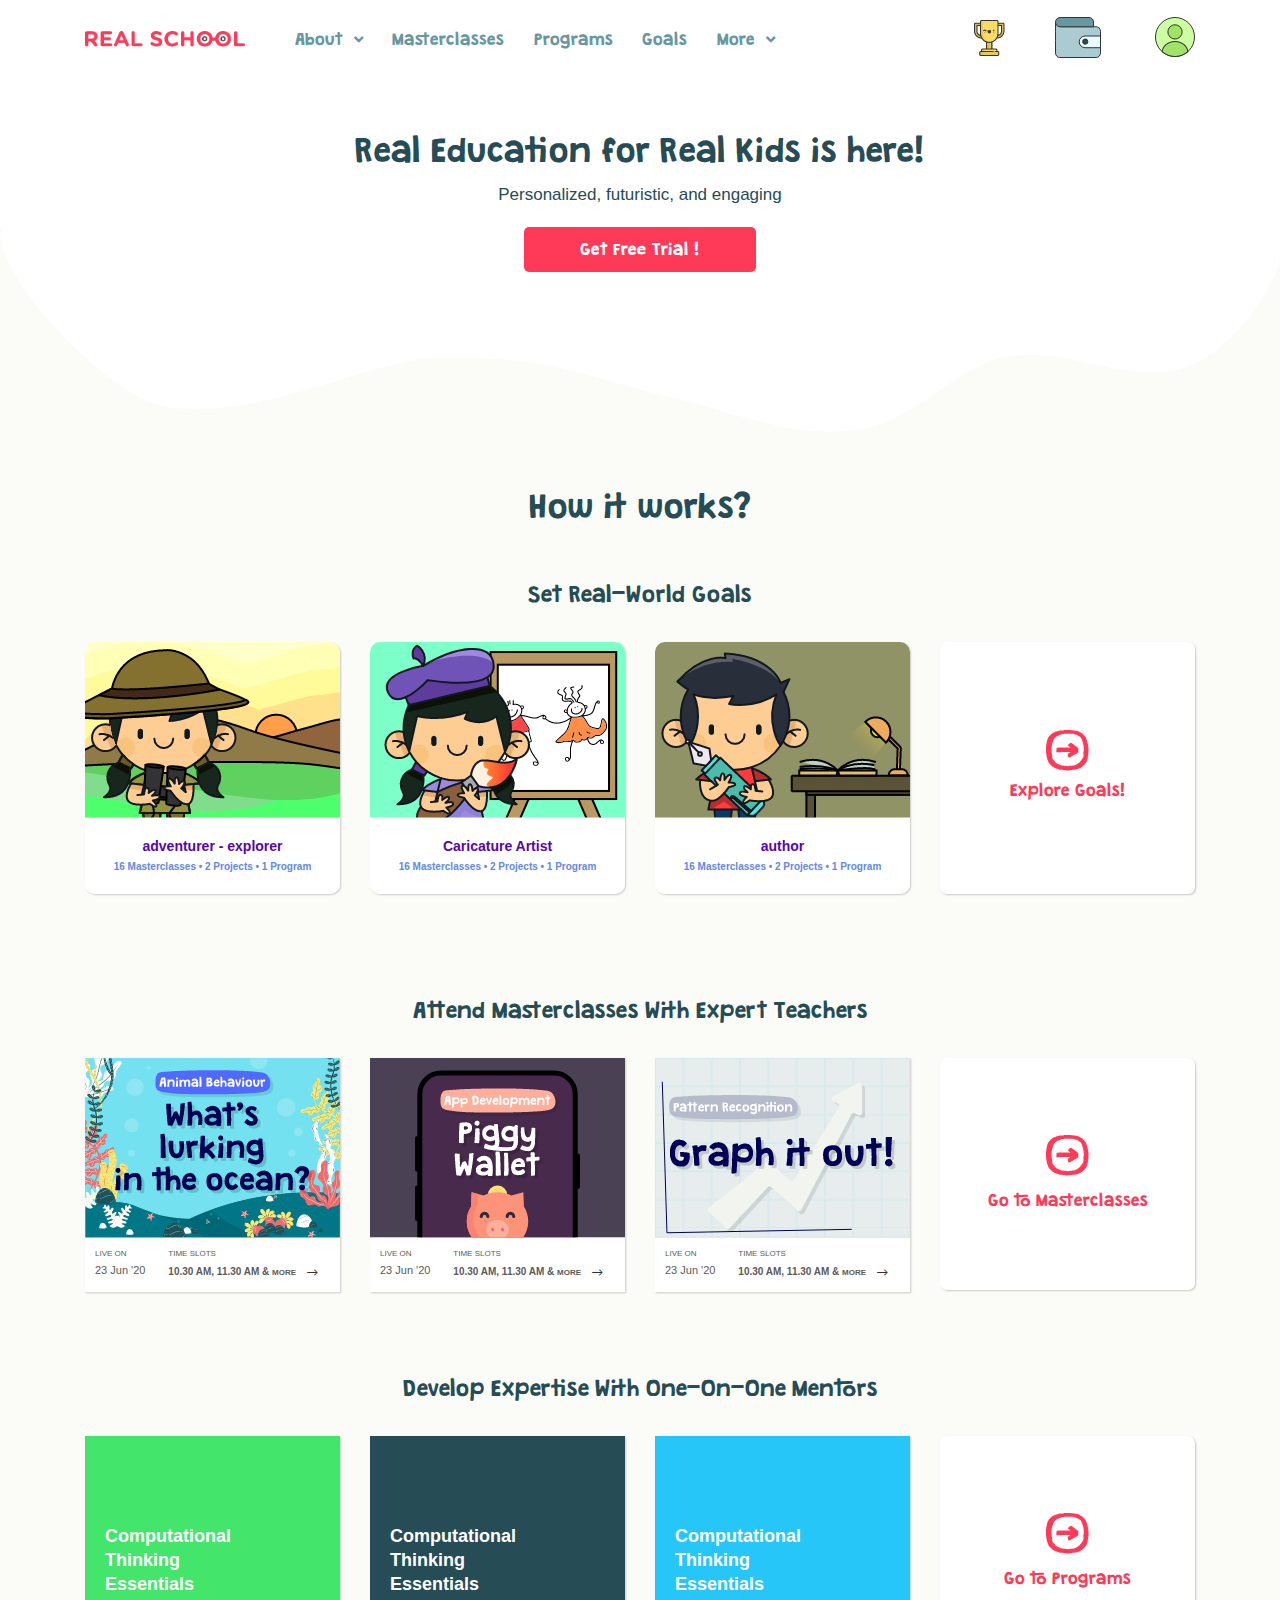
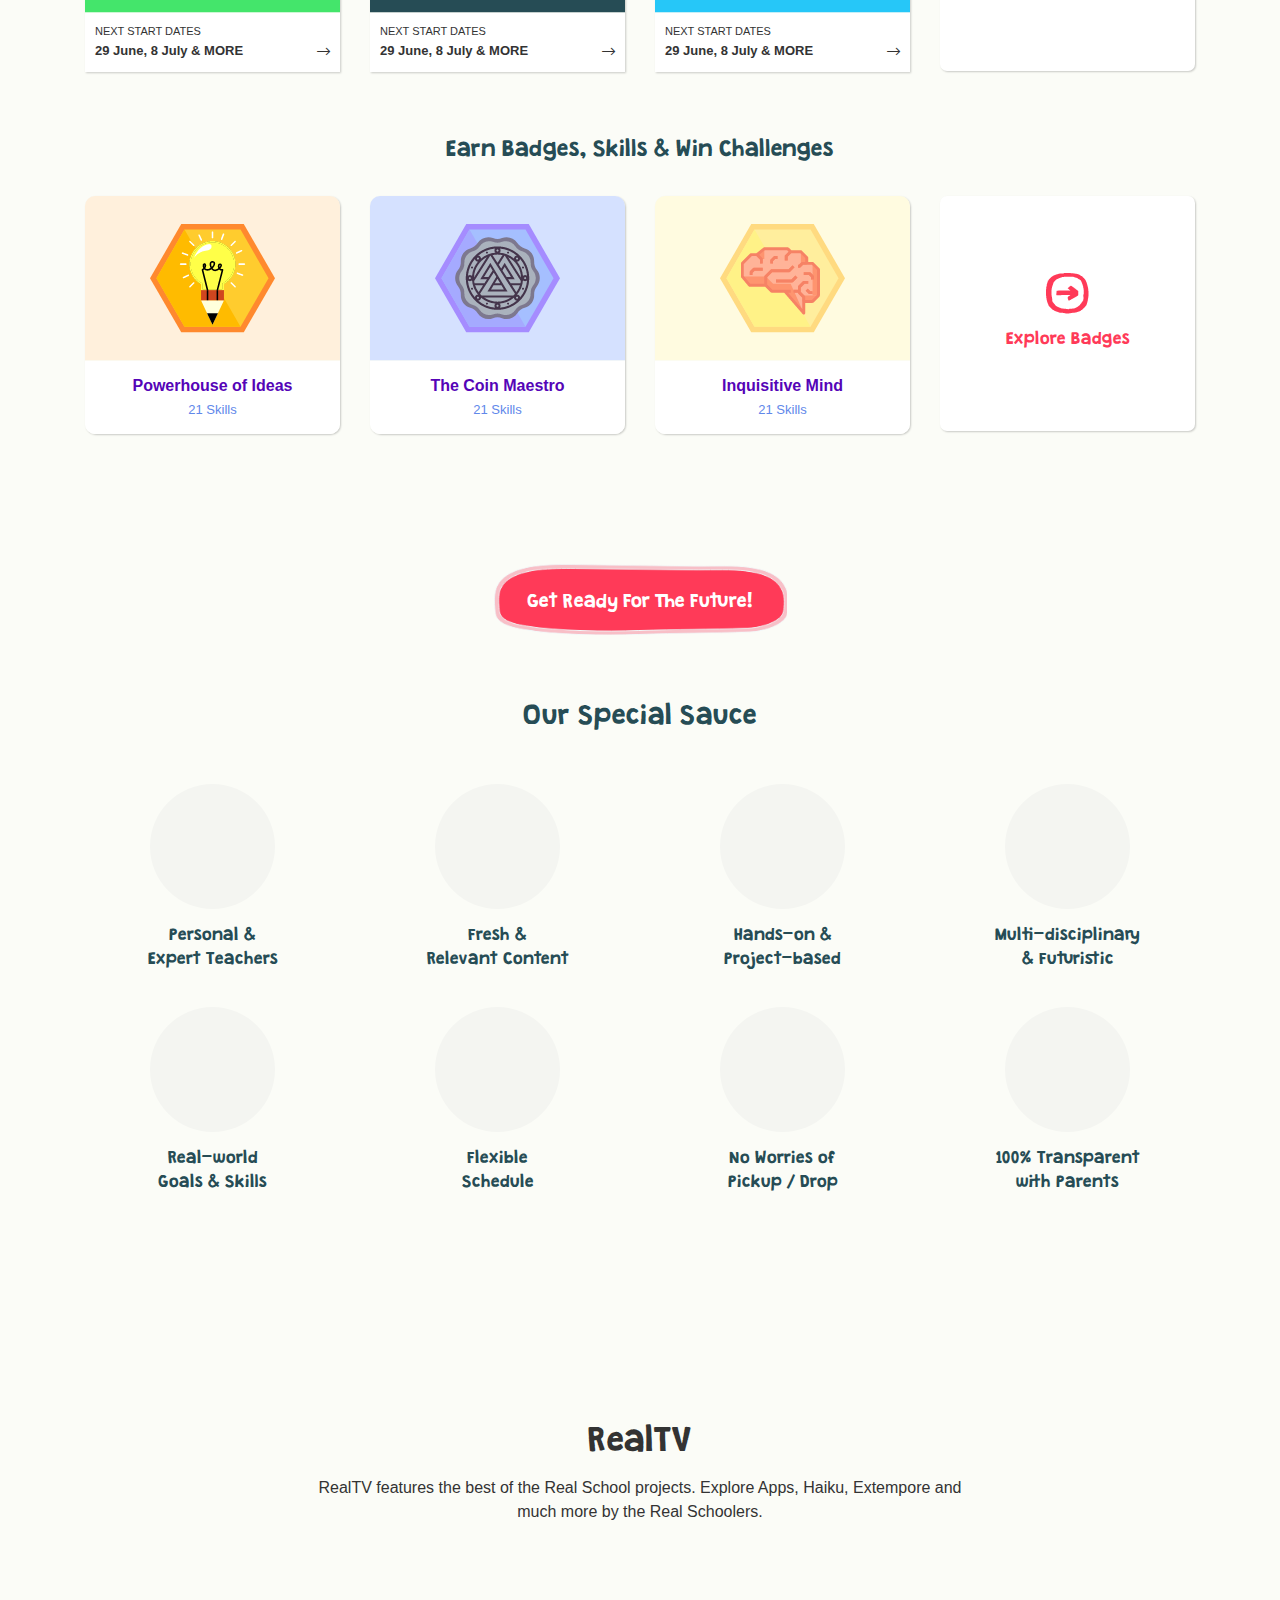
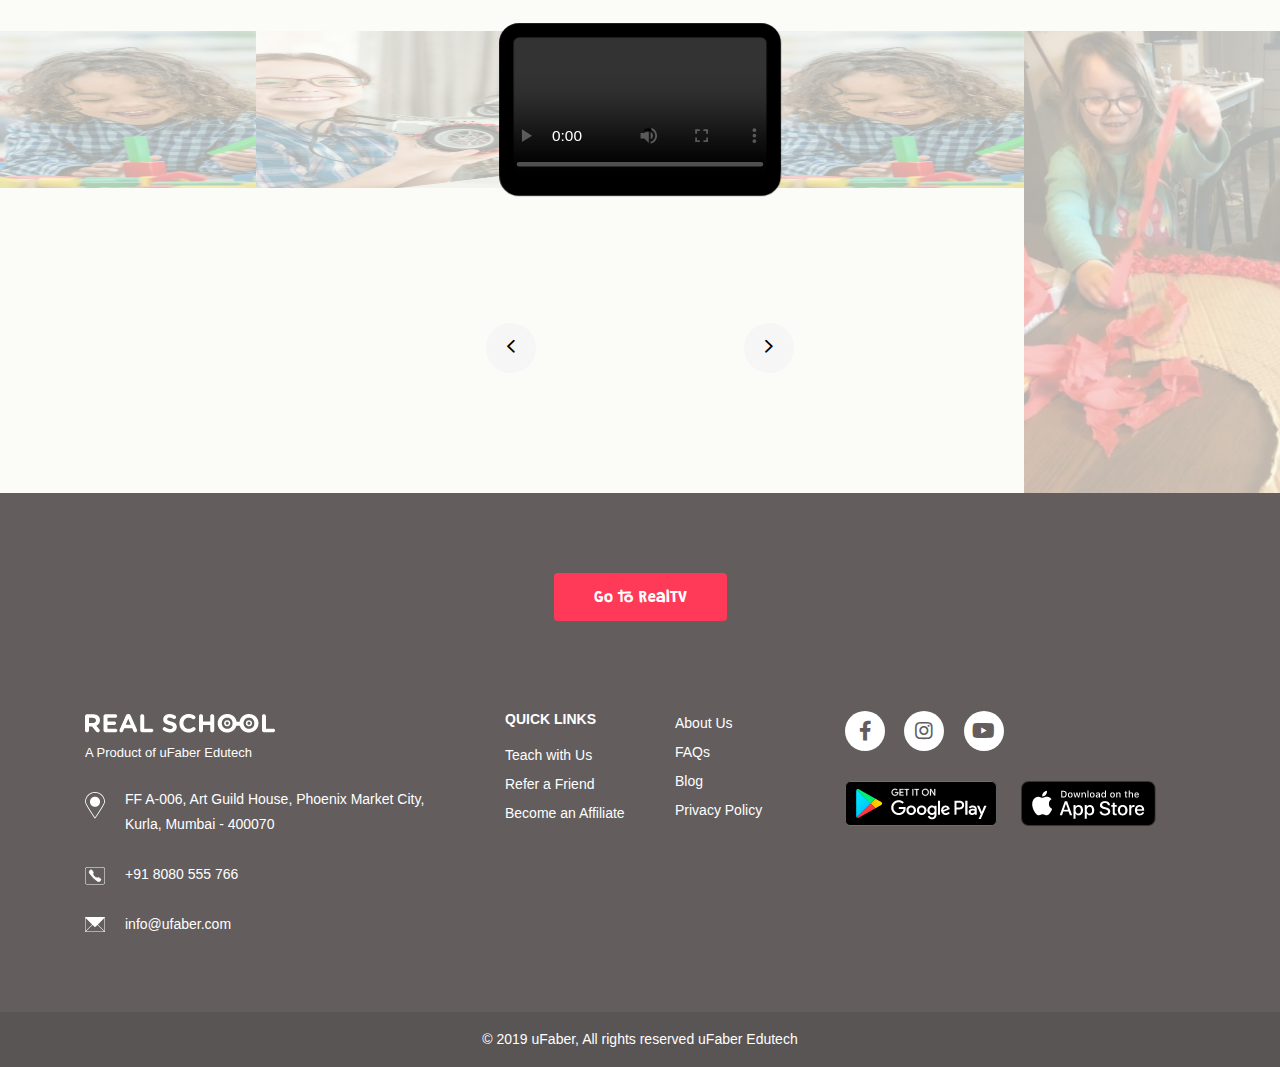
==== index.html @ e68bec28 "first commit" ====
<!doctype html>
<html class="no-js" lang="">

<head>
   <meta charset="utf-8">
   <title>Real school master class || 2020</title>
   <meta name="description" content="">
   <meta name="viewport" content="width=device-width, initial-scale=1">
   <link rel="apple-touch-icon" href="asset/img/favicon.jpg">
   <link rel="icon" href="asset/img/favicon.jpg">
   <!-- google fonts link -->
   <!-- <link href="https://fonts.googleapis.com/css2?family=Montserrat:ital,wght@0,100;0,200;0,300;0,400;0,500;0,600;0,700;0,800;0,900;1,100;1,200;1,300;1,400;1,500;1,600;1,700;1,800;1,900&display=swap" rel="stylesheet"> -->
   <link rel="stylesheet" href="asset/css/bootstrap.min.css">
   <link rel="stylesheet" href="asset/css/fontawsome.css">
   <link rel="stylesheet" href="asset/css/animate.css">
   <link rel="stylesheet" href="asset/css/nice-select.css">
   <link rel="stylesheet" href="asset/css/venobox.css">
   <link rel="stylesheet" href="asset/css/owl.carousel.min.css">
   <link rel="stylesheet" href="asset/css/intlTelInput.min.css">
   <link rel="stylesheet" href="asset/css/jquery-pincode-autotab.min.css">
   <link rel="stylesheet" href="asset/css/slick.css">
   <link rel="stylesheet" href="asset/css/style.css">
   <link rel="stylesheet" href="asset/css/custom.css">
   <link rel="stylesheet" href="asset/css/responsive.css">
   <!-- this is for mordanizar js link -->
   <script src="asset/js/vendor/modernizr-3.6.0.min.js"></script>
</head>

<body>

   <!-- this 3 part about website main header -->
   <header id="mainHeaderTop" class="hide_mobile hide_tab hide_sm psr">
      <div class="container pst">
         <div class="row align-items-center pst">
            <div class="col-lg-2">
               <div class="logo">
                  <a href="index.html"><img class="img-fluid" src="asset/img/logo.png" alt="" /></a>
               </div>
            </div>
            <div class="col-lg-7 pst">
               <div class="menuHeader pst">
                  <div class="nav pst">
                     <ul class="pst">
                        <li class="pst">
                           <a href="#">
                           About
                           <i class="fa fa-angle-down"></i>
                           </a>
                           <!-- this is mega menu -->
                           <div class="megaMenuTop">
                              <div class="container pst">
                                 <div class="row pst justify-content-around">
                                    <div class="col">
                                       <div class="megaMenuTopItem text-center">
                                          <a href="#">
                                             <img src="asset/img/icons/meg-menu/1.3.png" alt="" />
                                             <img class="hoverImage" src="asset/img/icons/meg-menu/3.png" alt="" />
                                             <h4>Testimonials</h4>
                                             <span class="subMegaMenuItem">
                                                <p>Learn all about the Real Pass, Plan Details, Pricing & Benefits here!</p>
                                                <img src="asset/img/icons/meg-menu/shape.png" alt="" />
                                             </span>
                                          </a>
                                       </div>
                                    </div>
                                    <div class="col">
                                       <div class="megaMenuTopItem text-center">
                                          <a href="#">
                                             <img src="asset/img/icons/meg-menu/1.4.png" alt="" />
                                             <img class="hoverImage" src="asset/img/icons/meg-menu/4.png" alt="" />
                                             <h4>About us</h4>
                                             <span class="subMegaMenuItem">
                                                <p>Learn all about the Real Pass, Plan Details, Pricing & Benefits here!</p>
                                                <img src="asset/img/icons/meg-menu/shape.png" alt="" />
                                             </span>
                                          </a>
                                       </div>
                                    </div>
                                    <div class="col">
                                       <div class="megaMenuTopItem text-center">
                                          <a href="#">
                                             <img src="asset/img/icons/meg-menu/1.5.png" alt="" />
                                             <img class="hoverImage" src="asset/img/icons/meg-menu/5.png" alt="" />
                                             <h4>FAQs</h4>
                                             <span class="subMegaMenuItem">
                                                <p>Learn all about the Real Pass, Plan Details, Pricing & Benefits here!</p>
                                                <img src="asset/img/icons/meg-menu/shape.png" alt="" />
                                             </span>
                                          </a>
                                       </div>
                                    </div>
                                 </div>
                                 <div class="row">
                                    <div class="subMegaMenu"></div>
                                 </div>
                              </div>
                           </div>
                           <!-- this is end mega menu -->
                        </li>
                        <li><a href="#">Masterclasses</a></li>
                        <li><a href="#">Programs</a></li>
                        
                        <li><a href="#">Goals</a></li>
                        <li>
                           <a href="#">
                              More
                              <i class="fa fa-angle-down"></i>
                           </a>
                           <!-- this is mega menu -->
                           <div class="megaMenuTop megaMenuTop3">
                              <div class="container pst">
                                 <div class="row pst justify-content-around">
                                    <div class="col">
                                       <div class="megaMenuTopItem text-center">
                                          <a href="#">
                                             <img src="asset/img/icons/meg-menu/1.2.png" alt="">
                                             <img class="hoverImage" src="asset/img/icons/meg-menu/2.png" alt="">
                                             <h4>Real TV</h4>
                                             <span class="subMegaMenuItem">
                                                <p>Learn all about the Real Pass, Plan Details, Pricing &amp; Benefits here!</p>
                                                <img src="asset/img/icons/meg-menu/shape.png" alt="">
                                             </span>
                                          </a>
                                       </div>
                                    </div>
                                    <div class="col pst">
                                       <div class="megaMenuTopItem pst text-center">
                                          <a href="#">
                                             <img src="asset/img/icons/meg-menu/1.8.png" alt="">
                                             <img class="hoverImage" src="asset/img/icons/meg-menu/8.png" alt="">
                                             <h4>Badge</h4>
                                             <span class="subMegaMenuItem">
                                                <p>Learn all about the Real Pass, Plan Details, Pricing &amp; Benefits here!</p>
                                                <img src="asset/img/icons/meg-menu/shape-2.png" alt="">
                                             </span>
                                          </a>
                                       </div>
                                    </div>
                                    <div class="col pst">
                                       <div class="megaMenuTopItem pst text-center">
                                          <a href="#">
                                             <img src="asset/img/icons/meg-menu/1.6.png" alt="" />
                                             <img class="hoverImage" src="asset/img/icons/meg-menu/6.png" alt="" />
                                             <h4>Teach with Us</h4>
                                             <span class="subMegaMenuItem">
                                                <p>Carefully curated classes conducted by experts from across the world!</p>
                                                <img src="asset/img/icons/meg-menu/shape-2.png" alt="" />
                                             </span>
                                          </a>
                                       </div>
                                    </div>
                                    <div class="col pst">
                                       <div class="megaMenuTopItem pst text-center">
                                          <a href="#">
                                             <img src="asset/img/icons/meg-menu/1.5.png" alt="" />
                                             <img class="hoverImage" src="asset/img/icons/meg-menu/5.png" alt="" />
                                             <h4>Account settings</h4>
                                             <span class="subMegaMenuItem">
                                                <p>Carefully curated classes conducted by experts from across the world!</p>
                                                <img src="asset/img/icons/meg-menu/shape-2.png" alt="" />
                                             </span>
                                          </a>
                                       </div>
                                    </div>
                                 </div>
                                 <div class="row">
                                    <div class="subMegaMenu"></div>
                                 </div>
                              </div>
                           </div>
                           <!-- this is end mega menu -->
                     </li>
                     </ul>
                  </div>
               </div>
            </div>
            <div class="col-lg-3 pst">
               <div class="mainHeaderTopRight text-right pst">
                  <div class="row align-items-center pst">
                     <div class="col-lg-4">
                        <div class="awardIcon">
                           <li>
                              <a href="#"><img src="asset/img/icons/trophy.png" alt="" /></a>
                              <div class="infoTooltip">
                                 <h5>Leaderboard</h5>
                              </div>
                           </li>
                        </div>
                     </div>
                     <div class="col-lg-8 pst">
                        <!-- <div class="beforeLogin">
                           <a href="#" data-toggle="modal" data-target="#newSignInModl">Sign In</a>
                        </div> -->
                        <div class="afterLogin pst">
                           <ul class="pst">
                              <li data-placement="bottom" id="toltip1" data-toggle="tooltip">
                                 <a href="#"><img src="asset/img/icons/bag.png" alt="" /></a>
                                 <div class="infoTooltip">
                                    <h5>My Wallet</h5>
                                 </div>
                              </li>
                              <li class="pst">
                                 <a href="#"><img src="asset/img/icons/user2.png" alt="" /></a>
                                 <div class="profileMegaMenu">
                                    <div class="container">
                                       <div class="row ">
                                          <div class="col-12">
                                             <div class="profileMegaMenuContainer">
                                                <div class="profileMegaMenuItem">
                                                   <a href="#">
                                                      <img src="asset/img/icons/meg-menu/2.png" alt="">
                                                      <p>Child's Profile</p>
                                                   </a>
                                                </div>
                                                 <div class="profileMegaMenuItem">
                                                   <a href="#">
                                                      <img src="asset/img/icons/meg-menu/4.png" alt="">
                                                      <p>Child's Classes</p>
                                                   </a>
                                                </div>
                                                <div class="profileMegaMenuItem">
                                                   <a href="#">
                                                      <img src="asset/img/icons/meg-menu/4.png" alt="">
                                                      <p>Add Child</p>
                                                   </a>
                                                </div>
                                                <div class="profileMegaMenuItem">
                                                   <a href="#">
                                                      <img src="asset/img/icons/meg-menu/4.png" alt="">
                                                      <p>Switch Profiles</p>
                                                   </a>
                                                   <div class="swithProfileMenu">
                                                      <ul>
                                                         <li><a href="#">
                                                            <img class="img-fluid" src="asset/img/merketing/40.png" alt="">
                                                            Advait Prabhu
                                                            <span><i class="fa fa-check"></i></span>
                                                         </a></li>
                                                         <li><a href="#">
                                                            <img class="img-fluid" src="asset/img/merketing/41.png" alt="">
                                                            Advika Prabhu
                                                         </a></li>
                                                      </ul>
                                                      <div class="addChildrenBox">
                                                         <a href="#">
                                                            <span><i class="fa fa-plus"></i></span>
                                                            Add Another Child
                                                         </a>
                                                      </div>
                                                   </div>
                                                </div>
                                                
                                                <div class="profileMegaMenuItem">
                                                   <a href="#">
                                                      <img src="asset/img/icons/meg-menu/5.png" alt="">
                                                      <p>Sign Out</p>
                                                   </a>
                                                </div>
                                             </div>
                                          </div>
                                       </div>
                                    </div>
                                 </div>
                              </li>
                           </ul>
                        </div>
                     </div>
                  </div>
               </div>
            </div>
         </div>
      </div>
   </header>

   <section id="mobileMenuTop" class="show_mobile show_tab show_sm">
      <div class="container">
         <div class="row align-items-center">
            <div class="col-4">
               <div class="logo">
                  <a href="index.html"><img class="img-fluid" src="asset/img/logo-mobile.png" alt="" /></a>
               </div>
            </div>
            <div class="col-8">
               <div class="mobileMenuTopRight text-right">
                  <ul>
                     <li>
                        <!-- <a id="signIn_btn_mobile" href="#">Sign In</a> -->
                        <a class="afaterLogin" href="#"><img src="asset/img/icons/user2.png" alt="" /></a>
                     </li>
                     <li><span class="mobileToggle"><i class="fa fa-bars"></i></span></li>
                  </ul>
               </div>
            </div>
         </div>
      </div>
   </section>

   <section id="sidebarMenu">
      <div class="mobile_menu_info">
         <div class="container">
         <div class="row align-items-center">
            <div class="col-4">
               <div class="logo">
                  <a href="index.html"><img class="img-fluid" src="asset/img/logo-mobile.png" alt="" /></a>
               </div>
            </div>
            <div class="col-8">
               <div class="mobileMenuTopRight text-right">
                  <ul>
                     <li>
                        <!-- <a href="#">Sign In</a> -->
                        <a class="afaterLogin" href="#"><img src="asset/img/icons/user2.png" alt="" /></a>
                     </li>
                     <li><span class="mobileToggle"><i class="fal fa-times"></i></span></li>
                  </ul>
               </div>
            </div>
         </div>
      </div>
      </div>
      <div class="menu_after_signIn">
         <ul>
            <li><a href="#"><span><img src="asset/img/icons/sidebar/tv.png" alt="" /></span> Switch Profile</a></li>
            <li><a href="#"><span><img src="asset/img/icons/sidebar/tv.png" alt="" /></span> Child's Profile</a></li>
            <li><a href="#"><span><img src="asset/img/icons/sidebar/blackboard.png" alt="" /></span> My Classes</a></li>
            <li><a href="#"><span><img src="asset/img/icons/sidebar/trophy.png" alt="" /></span> Account Settings</a></li>
            <li><a href="#"><span><img src="asset/img/icons/sidebar/walet.png" alt="" /></span> My Wallet</a></li>
            <li><a href="#"><span><img src="asset/img/icons/sidebar/ticket.png" alt="" /></span> Sign Out</a></li>
         </ul>
      </div>
      <div class="menu_top">
         <ul>
            <li><a href="#">
               <span><img src="asset/img/icons/sidebar/tv.png" alt="" /></span>
                Real TV</a>
            </li>
            <li><a href="#">
               <span><img src="asset/img/icons/sidebar/review.png" alt="" /></span>
                Testimonials</a>
            </li>
            <li>
               <a href="#">
               <span><img src="asset/img/icons/sidebar/blackboard.png" alt="" /></span>
                About us</a>
            </li>
            <li>
               <a href="#">
               <span><img src="asset/img/icons/sidebar/trophy.png" alt="" /></span>
                Leaderboard</a>
            </li>
            <li>
               <a href="#">
               <span><img src="asset/img/icons/sidebar/question.png" alt="" /></span>
                FAQs</a>
            </li>
         </ul>
      </div>
      <div class="menu_bottom">
         <ul>
            <li>
               <a href="#">
                  <span><img src="asset/img/icons/sidebar/1.png" alt="" /></span>
                  Masterclasses
               </a>
            </li>
            <li>
               <a href="#">
                  <span><img src="asset/img/icons/sidebar/2.png" alt="" /></span>
                  Programs
               </a>
            </li>
            <li>
               <a href="#">
                  <span><img src="asset/img/icons/sidebar/5.png" alt="" /></span>
                  Goals
               </a>
            </li>
            <li>
               <a href="#">
                  <span><img src="asset/img/icons/sidebar/6.png" alt="" /></span>
                  Badges
               </a>
            </li>
         </ul>
      </div>
   </section>
   <!-- end 3 part website header -->

   
   <!-- start merketing home banar -->
   <section id="merketingHomeBanar">
      <div class="container">
         <div class="row">
            <div class="col-12">
               <div class="merketingHomeBanarContet text-center">
                  <h3>Real Education for Real Kids is here!</h3>
                  <p>Personalized, futuristic, and engaging</p>
                  <a href="#">Get Free Trial !</a>
               </div>
            </div>
         </div>
      </div>
      <img id="merketingHomeBanarShape" src="asset/img/merketing/1.png" alt="">
   </section>
   <!-- end merketing home banar -->


   <!-- start how its work merketing area -->
   <section id="merketingHowItswork">
      <div class="container">
         <div class="row">
            <div class="col-12">
               <div class="titleTop text-center">
                  <h3>How it works?</h3>
               </div>
            </div>
         </div>
         <div class="realworldGoals">
            <div class="row">
               <div class="col-12">
                  <div class="title text-center">
                     <h3>Set Real-World Goals</h3>
                  </div>
                  <div class="realworldGoalsMain">
                     <div class="row hide_mobile">
                        <div class="col-lg-3 col-md-6 col-sm-6">
                           <div class="realworldGoalsMainItem">
                              <div class="image">
                                 <img class="img_res" src="asset/img/merketing/2.png" alt="">
                              </div>
                              <div class="content text-center">
                                 <h4>adventurer - explorer</h4>
                                 <p>16 Masterclasses • 2 Projects • 1 Program</p>
                              </div>
                           </div>
                        </div>
                        <div class="col-lg-3 col-md-6 col-sm-6">
                           <div class="realworldGoalsMainItem">
                              <div class="image">
                                 <img class="img_res" src="asset/img/merketing/3.png" alt="">
                              </div>
                              <div class="content text-center">
                                 <h4>Caricature Artist</h4>
                                 <p>16 Masterclasses • 2 Projects • 1 Program</p>
                              </div>
                           </div>
                        </div>
                        <div class="col-lg-3 col-md-6 col-sm-6">
                           <div class="realworldGoalsMainItem">
                              <div class="image">
                                 <img class="img_res" src="asset/img/merketing/4.png" alt="">
                              </div>
                              <div class="content text-center">
                                 <h4>author</h4>
                                 <p>16 Masterclasses • 2 Projects • 1 Program</p>
                              </div>
                           </div>
                        </div>
                        <div class="col-lg-3 col-md-6 col-sm-6">
                           <div class="realworldGoalsMainItem2 text-center">
                              <img class="img-fluid" src="asset/img/merketing/5.png" alt="">
                              <a href="#">Explore Goals!</a>
                           </div>
                        </div>
                     </div>
                     <!-- this is for mobile slider -->
                     <div class="row show_mobile">
                        <div class="col-12">
                           <div class="indexPageGoaldMobileSlider owl-carousel">
                              <div class="realworldGoalsMainItem">
                                 <div class="image">
                                    <img class="img_res" src="asset/img/merketing/2.png" alt="">
                                 </div>
                                 <div class="content text-center">
                                    <h4>adventurer - explorer</h4>
                                    <p>16 Masterclasses • 2 Projects • 1 Program</p>
                                 </div>
                              </div>
                              <div class="realworldGoalsMainItem">
                                 <div class="image">
                                    <img class="img_res" src="asset/img/merketing/3.png" alt="">
                                 </div>
                                 <div class="content text-center">
                                    <h4>Caricature Artist</h4>
                                    <p>16 Masterclasses • 2 Projects • 1 Program</p>
                                 </div>
                              </div>
                              <div class="realworldGoalsMainItem">
                                 <div class="image">
                                    <img class="img_res" src="asset/img/merketing/4.png" alt="">
                                 </div>
                                 <div class="content text-center">
                                    <h4>author</h4>
                                    <p>16 Masterclasses • 2 Projects • 1 Program</p>
                                 </div>
                              </div>
                           </div>
                           <div class="exploreGoladBtn text-center">
                              <a href="#">Explore Goals</a>
                           </div>
                        </div>
                     </div>
                  </div>
               </div>
            </div>
         </div>
      </div>
   </section>
   <!-- end how its work merketing area -->

   <!-- start attend master class area -->
   <section id="attendMasterClassArea">
      <div class="container">
         <div class="row">
            <div class="col-12">
               <div class="titleTop text-center">
                  <h3>Attend Masterclasses With Expert Teachers</h3>
               </div>
               <div class="attendMasterClassMain">
                  <div class="row hide_mobile">
                     <div class="col-lg-3 col-md-6 col-sm-6">
                        <div class="attendMasterClassMainItem">
                           <div class="image">
                              <img class="img_res" src="asset/img/merketing/6.png" alt="">
                           </div>
                           <div class="content">
                              <div class="row">
                                 <div class="col-lg-4 col-sm-4 col-md-4 pr0">
                                    <div class="left">
                                       <p>LIVE ON</p>
                                       <h4>23 Jun '20</h4>
                                    </div>
                                 </div>
                                 <div class="col-lg-8 col-md-8 col-sm-8 pl0">
                                    <div class="right">
                                       <p>TIME SLOTS</p>
                                       <h3>10.30 AM, 11.30 AM & <span>MORE</span> <a href="#"><i class="fal fa-long-arrow-right"></i></a></h3>
                                    </div>
                                 </div>
                              </div>
                           </div>
                        </div>
                     </div>
                     <div class="col-lg-3 col-md-6 col-sm-6">
                        <div class="attendMasterClassMainItem">
                           <div class="image">
                              <img class="img_res" src="asset/img/merketing/7.png" alt="">
                           </div>
                           <div class="content">
                              <div class="row">
                                 <div class="col-lg-4 col-md-4 col-sm-4 pr0">
                                    <div class="left">
                                       <p>LIVE ON</p>
                                       <h4>23 Jun '20</h4>
                                    </div>
                                 </div>
                                 <div class="col-lg-8 col-md-8 col-sm-8 pl0">
                                    <div class="right">
                                       <p>TIME SLOTS</p>
                                       <h3>10.30 AM, 11.30 AM & <span>MORE</span> <a href="#"><i class="fal fa-long-arrow-right"></i></a></h3>
                                    </div>
                                 </div>
                              </div>
                           </div>
                        </div>
                     </div>
                     <div class="col-lg-3 col-md-6 col-sm-6">
                        <div class="attendMasterClassMainItem">
                           <div class="image">
                              <img class="img_res" src="asset/img/merketing/8.png" alt="">
                           </div>
                           <div class="content">
                              <div class="row">
                                 <div class="col-lg-4 col-md-4 col-sm-4 pr0">
                                    <div class="left">
                                       <p>LIVE ON</p>
                                       <h4>23 Jun '20</h4>
                                    </div>
                                 </div>
                                 <div class="col-lg-8 col-md-8 col-sm-8 pl0">
                                    <div class="right">
                                       <p>TIME SLOTS</p>
                                       <h3>10.30 AM, 11.30 AM & <span>MORE</span> <a href="#"><i class="fal fa-long-arrow-right"></i></a></h3>
                                    </div>
                                 </div>
                              </div>
                           </div>
                        </div>
                     </div>
                      <div class="col-lg-3 col-md-6 col-sm-6">
                        <div class="attendMasterClassMainItem2 text-center">
                           <img class="img-fluid" src="asset/img/merketing/5.png" alt="">
                           <a href="#">Go to Masterclasses</a>
                        </div>
                     </div>
                  </div>
                  <!-- this is for mobile slider -->
                  <div class="row show_mobile">
                     <div class="col-12">
                        <div class="attendMasterClassMainSliderMobile owl-carousel">
                           <div class="attendMasterClassMainItem">
                              <div class="image">
                                 <img class="img_res" src="asset/img/merketing/6.png" alt="">
                              </div>
                              <div class="content">
                                 <div class="row">
                                    <div class="col-lg-4 col-sm-4 col-md-4 col-4 pr0">
                                       <div class="left">
                                          <p>LIVE ON</p>
                                          <h4>23 Jun '20</h4>
                                       </div>
                                    </div>
                                    <div class="col-lg-8 col-md-8 col-sm-8 col-8 pl0">
                                       <div class="right">
                                          <p>TIME SLOTS</p>
                                          <h3>10.30 AM, 11.30 AM & <span>MORE</span> <a href="#"><i class="fal fa-long-arrow-right"></i></a></h3>
                                       </div>
                                    </div>
                                 </div>
                              </div>
                           </div>
                           <div class="attendMasterClassMainItem">
                              <div class="image">
                                 <img class="img_res" src="asset/img/merketing/7.png" alt="">
                              </div>
                              <div class="content">
                                 <div class="row">
                                    <div class="col-lg-4 col-md-4 col-sm-4 col-4 pr0">
                                       <div class="left">
                                          <p>LIVE ON</p>
                                          <h4>23 Jun '20</h4>
                                       </div>
                                    </div>
                                    <div class="col-lg-8 col-md-8 col-sm-8 col-8 pl0">
                                       <div class="right">
                                          <p>TIME SLOTS</p>
                                          <h3>10.30 AM, 11.30 AM & <span>MORE</span> <a href="#"><i class="fal fa-long-arrow-right"></i></a></h3>
                                       </div>
                                    </div>
                                 </div>
                              </div>
                           </div>
                           <div class="attendMasterClassMainItem">
                              <div class="image">
                                 <img class="img_res" src="asset/img/merketing/8.png" alt="">
                              </div>
                              <div class="content">
                                 <div class="row">
                                    <div class="col-lg-4 col-md-4 col-sm-4 col-4 pr0">
                                       <div class="left">
                                          <p>LIVE ON</p>
                                          <h4>23 Jun '20</h4>
                                       </div>
                                    </div>
                                    <div class="col-lg-8 col-md-8 col-sm-8 col-8 pl0">
                                       <div class="right">
                                          <p>TIME SLOTS</p>
                                          <h3>10.30 AM, 11.30 AM & <span>MORE</span> <a href="#"><i class="fal fa-long-arrow-right"></i></a></h3>
                                       </div>
                                    </div>
                                 </div>
                              </div>
                           </div>
                        </div>
                        <div class="gotoMasterClassBtn text-center">
                           <a href="#">Go to Masterclasses</a>
                        </div>
                     </div>
                  </div>
               </div>
            </div>
         </div>
      </div>
   </section>
   <!-- end attend master class area -->

   <!-- start develope expertise -->
   <section id="developeExpertise">
      <div class="container">
         <div class="row">
            <div class="col-12">
               <div class="titleTop text-center">
                  <h3>Develop Expertise With One-On-One Mentors</h3>
               </div>
               <div class="developeExpertiseMain">
                  <div class="row hide_mobile">
                     <div class="col-lg-3 col-md-6 col-sm-6">
                        <div class="developeExpertiseMainItem">
                           <div class="image">
                              <img class="img_res" src="asset/img/merketing/9.png" alt="">
                              <div class="imageContent">
                                 <h4>Computational <br> Thinking <br> Essentials</h4>
                              </div>
                           </div>
                           <div class="contentBox">
                              <p>NEXT START DATES</p>
                              <h4>29 June, 8 July & MORE <a href="#"><i class="fal fa-long-arrow-right"></i></a></h4>
                           </div>
                        </div>
                     </div>
                     <div class="col-lg-3 col-md-6 col-sm-6">
                        <div class="developeExpertiseMainItem">
                           <div class="image">
                              <img class="img_res" src="asset/img/merketing/10.png" alt="">
                              <div class="imageContent">
                                 <h4>Computational <br> Thinking <br> Essentials</h4>
                              </div>
                           </div>
                           <div class="contentBox">
                              <p>NEXT START DATES</p>
                              <h4>29 June, 8 July & MORE <a href="#"><i class="fal fa-long-arrow-right"></i></a></h4>
                           </div>
                        </div>
                     </div>
                     <div class="col-lg-3 col-md-6 col-sm-6">
                        <div class="developeExpertiseMainItem">
                           <div class="image">
                              <img class="img_res" src="asset/img/merketing/11.png" alt="">
                              <div class="imageContent">
                                 <h4>Computational <br> Thinking <br> Essentials</h4>
                              </div>
                           </div>
                           <div class="contentBox">
                              <p>NEXT START DATES</p>
                              <h4>29 June, 8 July & MORE <a href="#"><i class="fal fa-long-arrow-right"></i></a></h4>
                           </div>
                        </div>
                     </div>
                     <div class="col-lg-3 col-md-6 col-sm-6">
                        <div class="developeExpertiseMainItem2 text-center">
                           <img class="img-fluid" src="asset/img/merketing/5.png" alt="">
                           <a href="#">Go to Programs</a>
                        </div>
                     </div>
                  </div>
                  <!-- this is for mobile slider -->
                  <div class="row show_mobile">
                     <div class="col-12">
                        <div class="developeExpertiseMainSliderMobile owl-carousel">
                           <div class="developeExpertiseMainItem">
                              <div class="image">
                                 <img class="img_res" src="asset/img/merketing/9.png" alt="">
                                 <div class="imageContent">
                                    <h4>Computational <br> Thinking <br> Essentials</h4>
                                 </div>
                              </div>
                              <div class="contentBox">
                                 <p>NEXT START DATES</p>
                                 <h4>29 June, 8 July & MORE <a href="#"><i class="fal fa-long-arrow-right"></i></a></h4>
                              </div>
                           </div>
                           <div class="developeExpertiseMainItem">
                              <div class="image">
                                 <img class="img_res" src="asset/img/merketing/10.png" alt="">
                                 <div class="imageContent">
                                    <h4>Computational <br> Thinking <br> Essentials</h4>
                                 </div>
                              </div>
                              <div class="contentBox">
                                 <p>NEXT START DATES</p>
                                 <h4>29 June, 8 July & MORE <a href="#"><i class="fal fa-long-arrow-right"></i></a></h4>
                              </div>
                           </div>
                           <div class="developeExpertiseMainItem">
                              <div class="image">
                                 <img class="img_res" src="asset/img/merketing/11.png" alt="">
                                 <div class="imageContent">
                                    <h4>Computational <br> Thinking <br> Essentials</h4>
                                 </div>
                              </div>
                              <div class="contentBox">
                                 <p>NEXT START DATES</p>
                                 <h4>29 June, 8 July & MORE <a href="#"><i class="fal fa-long-arrow-right"></i></a></h4>
                              </div>
                           </div>
                        </div>
                        <div class="gotoProgramsActionbtn text-center">
                           <a href="#">Go to Programs</a>
                        </div>
                     </div>
                  </div>
               </div>
            </div>
         </div>
      </div>
   </section>
   <!-- end develope expertise -->

   <!-- start merkating earcn badge -->
   <section id="programingEarnBadge">
      <div class="container">
         <div class="row">
            <div class="col-12">
               <div class="topTitle text-center">
                  <h3>Earn Badges, Skills & Win Challenges</h3>
               </div>
               <div class="programingEarnBadgeMain">
                  <div class="row hide_mobile">
                     <div class="col-lg-3 col-md-6 col-sm-6">
                        <div class="programingEarnBadgeMainItem">
                           <div class="image">
                              <img class="img_res" src="asset/img/merketing/12.png" alt="">
                           </div>
                           <div class="content text-center">
                              <h4>Powerhouse of Ideas</h4>
                              <p>21 Skills</p>
                           </div>
                        </div>
                     </div>
                     <div class="col-lg-3 col-md-6 col-sm-6">
                        <div class="programingEarnBadgeMainItem">
                           <div class="image">
                              <img class="img_res" src="asset/img/merketing/13.png" alt="">
                           </div>
                           <div class="content text-center">
                              <h4>The Coin Maestro</h4>
                              <p>21 Skills</p>
                           </div>
                        </div>
                     </div>
                     <div class="col-lg-3 col-md-6 col-sm-6">
                        <div class="programingEarnBadgeMainItem">
                           <div class="image">
                              <img class="img_res" src="asset/img/merketing/14.png" alt="">
                           </div>
                           <div class="content text-center">
                              <h4>Inquisitive Mind</h4>
                              <p>21 Skills</p>
                           </div>
                        </div>
                     </div>
                     <div class="col-lg-3 col-md-6 col-sm-6">
                        <div class="programingEarnBadgeMainItem2 text-center">
                           <img class="img-fluid" src="asset/img/merketing/5.png" alt="">
                           <a href="#">Explore Badges</a>
                        </div>
                     </div>
                  </div>
                  <!-- this is for mobile slider -->
                  <div class="row show_mobile">
                     <div class="col-12">
                        <div class="programingEarnBadgeMainSliderMobile owl-carousel">
                           <div class="programingEarnBadgeMainItem">
                              <div class="image">
                                 <img class="img_res" src="asset/img/merketing/12.png" alt="">
                              </div>
                              <div class="content text-center">
                                 <h4>Powerhouse of Ideas</h4>
                                 <p>21 Skills</p>
                              </div>
                           </div>
                           <div class="programingEarnBadgeMainItem">
                              <div class="image">
                                 <img class="img_res" src="asset/img/merketing/13.png" alt="">
                              </div>
                              <div class="content text-center">
                                 <h4>The Coin Maestro</h4>
                                 <p>21 Skills</p>
                              </div>
                           </div>
                           <div class="programingEarnBadgeMainItem">
                              <div class="image">
                                 <img class="img_res" src="asset/img/merketing/14.png" alt="">
                              </div>
                              <div class="content text-center">
                                 <h4>Inquisitive Mind</h4>
                                 <p>21 Skills</p>
                              </div>
                           </div>
                        </div>
                        <div class="exploreBadgeBtnActionMobile text-center">
                           <a href="#">Explore Badges</a>
                        </div>
                     </div>
                  </div>
               </div>
            </div>
         </div>
      </div>
   </section>
   <!-- end merkating earcn badge -->


   <!-- start get ready for future -->
   <section id="getReadyForFuture">
      <div class="container">
         <div class="row">
            <div class="col-12">
               <div class="titleTop">
                  <h4>Get Ready For The Future!</h4>
               </div>
               <div class="speacialSauce">
                  <h4>Our Special Sauce</h4>
                  <div class="row">
                     <div class="col-lg-3 col-md-6 col-sm-6">
                        <div class="speacialSauceItem text-center">
                           <img class="img-fluid" src="asset/img/merketing/16.png" alt="">
                           <h3>Personal & <br> Expert Teachers</h3>
                        </div>
                     </div>
                     <div class="col-lg-3 col-md-6 col-sm-6">
                        <div class="speacialSauceItem text-center">
                           <img class="img-fluid" src="asset/img/merketing/16.png" alt="">
                           <h3>Fresh & <br> Relevant Content</h3>
                        </div>
                     </div>
                     <div class="col-lg-3 col-md-6 col-sm-6">
                        <div class="speacialSauceItem text-center">
                           <img class="img-fluid" src="asset/img/merketing/16.png" alt="">
                           <h3>Hands-on & <br> Project-based</h3>
                        </div>
                     </div>
                     <div class="col-lg-3 col-md-6 col-sm-6 hide_mobile">
                        <div class="speacialSauceItem text-center">
                           <img class="img-fluid" src="asset/img/merketing/16.png" alt="">
                           <h3>Multi-disciplinary <br> & Futuristic</h3>
                        </div>
                     </div>
                     <div class="col-lg-3 col-md-6 col-sm-6 hide_mobile">
                        <div class="speacialSauceItem text-center">
                           <img class="img-fluid" src="asset/img/merketing/16.png" alt="">
                           <h3>Real-world <br> Goals & Skills</h3>
                        </div>
                     </div>
                     <div class="col-lg-3 col-md-6 col-sm-6 hide_mobile">
                        <div class="speacialSauceItem text-center">
                           <img class="img-fluid" src="asset/img/merketing/16.png" alt="">
                           <h3>Flexible <br> Schedule</h3>
                        </div>
                     </div>
                     <div class="col-lg-3 col-md-6 col-sm-6 hide_mobile">
                        <div class="speacialSauceItem text-center">
                           <img class="img-fluid" src="asset/img/merketing/16.png" alt="">
                           <h3>No Worries of <br> Pickup / Drop</h3>
                        </div>
                     </div>
                     <div class="col-lg-3 col-md-6 col-sm-6 hide_mobile">
                        <div class="speacialSauceItem text-center">
                           <img class="img-fluid" src="asset/img/merketing/16.png" alt="">
                           <h3>100% Transparent <br> with Parents</h3>
                        </div>
                     </div>
                     <div class="col-12 show_mobile">
                        <div class="specialSauceBtnAction text-center">
                           <a href="#">See All</a>
                        </div>
                     </div>
                  </div>
               </div>
            </div>
         </div>
      </div>
   </section>
   <!-- end get ready for future -->


   <section id="whatStudentCreate" class="whatStudentCreate2">
      <div class="container">
         <div class="row">
            <div class="col-lg-12">
               <div class="title text-center">
                  <h3>RealTV</h3>
                  <p>RealTV features the best of the Real School projects. Explore Apps, Haiku, Extempore and much more by the Real Schoolers.</p>
               </div>
            </div>
         </div>
      </div>
      <div class="whatStudentCreateSliderContainer">
         <div class="whatStudentCreateSlider">
            <div class="whatStudentCreateSliderItem">
               <video
                   id="masterClassVdeo"
                   controls
                 >
                   <source src="asset/video/slider/1.mp4" type="video/mp4" />
                   <source src="asset/video/slider/1.mp4" type="video/webm" />
                   <p class="vjs-no-js">
                     To view this video please enable JavaScript, and consider upgrading to a
                     web browser that
                     <a href="https://videojs.com/html5-video-support/" target="_blank"
                       >supports HTML5 video</a
                     >
                   </p>
               </video>
               <img id="videoPoster" src="asset/video/slider/1.png" alt="">
            </div>
            <div class="whatStudentCreateSliderItem">
               <video
                   id="masterClassVdeo"
                   controls
                 >
                   <source src="asset/video/slider/2.mp4" type="video/mp4" />
                   <source src="asset/video/slider/2.mp4" type="video/webm" />
                   <p class="vjs-no-js">
                     To view this video please enable JavaScript, and consider upgrading to a
                     web browser that
                     <a href="https://videojs.com/html5-video-support/" target="_blank"
                       >supports HTML5 video</a
                     >
                   </p>
               </video>
               <img id="videoPoster" src="asset/video/slider/2.png" alt="">
            </div>
            <div class="whatStudentCreateSliderItem">
               <video
                   id="masterClassVdeo"
                   controls
                 >
                   <source src="asset/video/slider/3.mp4" type="video/mp4" />
                   <source src="asset/video/slider/3.mp4" type="video/webm" />
                   <p class="vjs-no-js">
                     To view this video please enable JavaScript, and consider upgrading to a
                     web browser that
                     <a href="https://videojs.com/html5-video-support/" target="_blank"
                       >supports HTML5 video</a
                     >
                   </p>
               </video>
               <img id="videoPoster" src="asset/video/slider/3.png" alt="">
            </div>
            <div class="whatStudentCreateSliderItem">
               <video
                   id="masterClassVdeo"
                   controls
                 >
                   <source src="asset/video/slider/1.mp4" type="video/mp4" />
                   <source src="asset/video/slider/1.mp4" type="video/webm" />
                   <p class="vjs-no-js">
                     To view this video please enable JavaScript, and consider upgrading to a
                     web browser that
                     <a href="https://videojs.com/html5-video-support/" target="_blank"
                       >supports HTML5 video</a
                     >
                   </p>
               </video>
               <img id="videoPoster" src="asset/video/slider/1.png" alt="">
            </div>
            <div class="whatStudentCreateSliderItem">
               <video
                   id="masterClassVdeo"
                   controls
                 >
                   <source src="asset/video/slider/2.mp4" type="video/mp4" />
                   <source src="asset/video/slider/2.mp4" type="video/webm" />
                   <p class="vjs-no-js">
                     To view this video please enable JavaScript, and consider upgrading to a
                     web browser that
                     <a href="https://videojs.com/html5-video-support/" target="_blank"
                       >supports HTML5 video</a
                     >
                   </p>
               </video>
               <img id="videoPoster" src="asset/video/slider/2.png" alt="">
            </div>
            <div class="whatStudentCreateSliderItem">
               <video
                   id="masterClassVdeo"
                   controls
                 >
                   <source src="asset/video/slider/1.mp4" type="video/mp4" />
                   <source src="asset/video/slider/1.mp4" type="video/webm" />
                   <p class="vjs-no-js">
                     To view this video please enable JavaScript, and consider upgrading to a
                     web browser that
                     <a href="https://videojs.com/html5-video-support/" target="_blank"
                       >supports HTML5 video</a
                     >
                   </p>
               </video>
               <img id="videoPoster" src="asset/video/slider/1.png" alt="">
            </div>
         </div>
      </div>
   </section>

   <section id="footer_go_tv">
      <div class="container">
         <div class="row">
            <div class="col-lg-12">
               <div class="footer_go_tv_btn text-center">
                  <a href="#">Go to RealTV</a>
               </div>
            </div>
         </div>
      </div>
   </section>















   <section id="main_footer_top" class="hide_mobile">
      <div class="container">
         <div class="row">
            <div class="col-lg-4 col-md-6 col-sm-6">
               <div class="footer_info">
                  <div class="logo">
                     <a href="index.html"><img class="img-fluid" src="asset/img/logo-white.png" alt="" /></a>
                     <p>A Product of uFaber Edutech</p>
                  </div>
                  <div class="info">
                     <ul>
                        <li>
                           <img src="asset/img/icons/pin.png" alt="" />
                           FF A-006, Art Guild House, Phoenix Market City, Kurla, Mumbai - 400070
                        </li>
                        <li>
                           <img src="asset/img/icons/phone.png" alt="" />
                           +91 8080 555 766
                        </li>
                        <li>
                           <img src="asset/img/icons/mail.png" alt="" />
                           info@ufaber.com
                        </li>
                     </ul>
                  </div>
               </div>
            </div>
            <div class="col-lg-4 col-md-6 col-sm-6">
               <div class="footer_link">
                  <div class="row">
                     <div class="col-lg-6">
                        <div class="footer_link_item">
                           <h3>QUICK LINKS</h3>
                           <ul>
                              <li><a href="#">Teach with Us</a></li>
                              <li><a href="#">Refer a Friend</a></li>
                              <li><a href="#">Become an Affiliate</a></li>
                           </ul>
                        </div>
                     </div>
                     <div class="col-lg-6">
                        <div class="footer_link_item">
                           <ul>
                              <li><a href="#">About Us</a></li>
                              <li><a href="#">FAQs</a></li>
                              <li><a href="#">Blog</a></li>
                              <li><a href="#">Privacy Policy</a></li>
                           </ul>
                        </div>
                     </div>
                  </div>
               </div>
            </div>
            <div class="col-lg-4">
               <div class="social">
                  <div class="social_top">
                     <ul>
                        <li><a href="#"><i class="fab fa-facebook-f"></i></a></li>
                        <li><a href="#"><i class="fab fa-instagram"></i></a></li>
                        <li><a href="#"><i class="fab fa-youtube"></i></a></li>
                     </ul>
                  </div>
                  <div class="download_area">
                     <ul>
                        <li><a href="#"><img src="asset/img/app/play.png" alt="" /></a></li>
                        <li><a href="#"><img src="asset/img/app/apple.png" alt="" /></a></li>
                     </ul>
                  </div>
               </div>
            </div>
         </div>
      </div>
   </section>

   <section id="mobile_footer" class="show_mobile">
      <div class="container">
         <div class="row">
            <div class="col-12 pl0 pr0">
               <div class="logo">
                  <a href="index.html"><img src="asset/img/logo-white.png" alt="" /></a>
                  <p>A Product of uFaber Edutech</p>
               </div>
               <div class="mobile_footer_link">
                  <ul>
                     <li>
                        <i class="fal fa-angle-right link_arrow"></i>
                        <div class="row align-items-center">
                           <div class="col-7">
                              <div class="download_info">
                                 <p>Download the App</p>
                              </div>
                           </div>
                           <div class="col-5">
                              <div class="download_btn">
                                 <ul>
                                    <li><a href="#"><i class="fab fa-google-play"></i></a></li>
                                    <li><a style="font-size: 22px;" href="#"><i class="fab fa-apple"></i></a></li>
                                 </ul>
                              </div>
                           </div>
                        </div>
                     </li>
                     <li class="toggle_info_footer">
                        <button class="btn btn-primary" type="button" data-toggle="collapse" data-target="#collapseExample" aria-expanded="false" aria-controls="collapseExample">
                           Contact Us
                         </button>
                         <div class="collapse" id="collapseExample">
                           <div class="card card-body">
                              <ul>
                                 <li>
                                    <img src="asset/img/icons/pin.png" alt="" />
                                    FF A-006, Art Guild House, Phoenix Market City, Kurla, Mumbai - 400070
                                 </li>
                                 <li>
                                    <img src="asset/img/icons/phone.png" alt="" />
                                    +91 8080 555 766
                                 </li>
                                 <li>
                                    <img src="asset/img/icons/mail.png" alt="" />
                                    info@ufaber.com
                                 </li>
                              </ul>
                           </div>
                         </div>
                     </li>
                     <li>
                        <i class="fal fa-angle-right link_arrow_2"></i>
                        <a href="#">Teach with Us</a>
                     </li>
                     <li>
                        <i class="fal fa-angle-right link_arrow_2"></i>
                        <a href="#">TRefer a Friend</a>
                     </li>
                     <li>
                        <i class="fal fa-angle-right link_arrow_2"></i>
                        <a href="#">Become an Affiliate</a>
                     </li>
                     <li>
                        <i class="fal fa-angle-right link_arrow_2"></i>
                        <a href="#">About Us</a>
                     </li>
                     <li>
                        <i class="fal fa-angle-right link_arrow_2"></i>
                        <a href="#">Blog</a>
                     </li>
                     <li>
                        <i class="fal fa-angle-right link_arrow_2"></i>
                        <a href="#">Privacy Policy</a>
                     </li>
                  </ul>
               </div>
            </div>
         </div>
      </div>
   </section>

   <footer id="footer_bottom">
      <div class="container">
         <div class="row">
            <div class="col-12">
               <div class="footer_bottom_content text-center">
                  <p>© 2019 uFaber, All rights reserved uFaber Edutech</p>
               </div>
            </div>
         </div>
      </div>
   </footer>





   <!-- new signin Modal -->
   <div class="modal fade" id="newSignInModl" tabindex="-1" role="dialog" aria-labelledby="exampleModalCenterTitle" aria-hidden="true">
     <div class="modal-dialog modal-dialog-centered" role="document">
       <div class="modal-content">
         <div class="modal-body">
           <div class="newSignInModlContent">
              <div class="infoTop text-center">
                 <h3>Join the</h3>
                 <h3>Real School Revolution</h3>
                 <p>Start Real Education!</p>
              </div>
              <div class="inputForm">
                 <input type="text" placeholder="Enter your Email or Phone">
                 <button type="submit" data-dismiss="modal" data-toggle="modal" data-target="#newSignInModlSuccess">Continue</button>
              </div>
              <div class="otherSignInInfo text-center">
                 <p>OR</p>
                 <ul>
                    <li><a href="#"><img class="img-fluid" src="asset/img/icons/google.png" alt=""></a></li>
                    <li><a href="#"><img class="img-fluid" src="asset/img/icons/fb.png" alt=""></a></li>
                 </ul>
                 <a href="#" data-dismiss="modal" data-toggle="modal" data-target="#newSignInModlHelp">Need Help to Sign in?</a>
              </div>
              <div class="singinInfoBottom text-center">
                 <p>By signing up to create an account I accept Real School's <br> <a href="#">Terms of User</a> and <a href="#">Privacy Policy</a></p>
              </div>
           </div>
         </div>
       </div>
     </div>
   </div>



   <!-- new newSignInModlSuccess -->
   <div class="modal fade" id="newSignInModlSuccess" tabindex="-1" role="dialog" aria-labelledby="exampleModalCenterTitle" aria-hidden="true">
     <div class="modal-dialog modal-dialog-centered" role="document">
       <div class="modal-content">
         <div class="modal-body">
           <div class="newSignInModlSuccessContent">
              <div class="infoTop text-center">
                 <h3>Congratulations!</h3>
                 <h5>You have just received</h5>
                 <h5>200 Free Welcome Points</h5>
                 <p>Use these points to book a Workshop Now!</p>
                 <a href="#">Go to Class Calendar</a>
              </div>
              <div class="infoBottom text-center">
                 <a href="#">See how Pass works</a>
              </div>
           </div>
         </div>
       </div>
     </div>
   </div>


      <!-- new newSignInModlSuccess -->
   <div class="modal fade" id="newSignInModlHelp" tabindex="-1" role="dialog" aria-labelledby="exampleModalCenterTitle" aria-hidden="true">
     <div class="modal-dialog modal-dialog-centered" role="document">
       <div class="modal-content">
         <div class="modal-body">
           <div class="newSignInModlHelpContent">
            <div class="topTitle text-center">
               <h3>Sign In Help</h3>
            </div>
            <div class="signInhelpAcordian">
               <div id="accordion" class="accordion">
                  <div class="helpItem">
                     <div class="card-header" data-toggle="collapse" href="#helpItem1" aria-expanded="true">
                        <a class="card-title"> Why am I unable to sign in? </a>
                    </div>
                    <div id="helpItem1" class="card-body collapse show" data-parent="#accordion">
                        <p>Please contact our Customer Care for further support. <span>contact@abc.com </span>  or <span>+91 9876543210</span></p>
                    </div>
                  </div>
                  <div class="helpItem">
                     <div class="card-header collapsed" data-toggle="collapse" data-parent="#accordion" href="#helpItem2">
                        <a class="card-title"> My Mobile no. has changed. How do I sign in with my new no.?</a>
                    </div>
                    <div id="helpItem2" class="card-body collapse" data-parent="#accordion">
                        <p>Please contact our Customer Care for further support. <span>contact@abc.com </span>  or <span>+91 9876543210</span></p>
                    </div>
                  </div>
               </div>
               <div class="seeAllFaqbtn text-center">
                  <a href="#">See all FAQs</a>
               </div>
            </div>
           </div>
         </div>
       </div>
     </div>
   </div>











 

   <!-- all javascript load here -->
   <script src="asset/js/vendor/jquery-3.3.1.min.js"></script>
   <script src="asset/js/bootstrap.bundle.min.js"></script>
   <script src="asset/js/owl.carousel.min.js"></script>
   <script src="asset/js/slick.min.js"></script>
   <script src="asset/js/jquery.nice-select.min.js"></script>
   <script src="asset/js/jquery-pincode-autotab.min.js"></script>
   <script src="asset/js/intlTelInput.js"></script>
   <script src="asset/js/venobox.min.js"></script>
   <script src="asset/js/custom.js"></script>
   <script>
      // this is for activation iternation dailar code
      var input = document.querySelector("#phone");
      window.intlTelInput(input, {
      initialCountry: "in",
      separateDialCode: true,
         customPlaceholder: function(selectedCountryPlaceholder, selectedCountryData) {
            return '10 digit mobile number';
         },
      utilsScript: "asset/js/utils.js"
      });
      // this is active for otp pin
      $(document).ready(function() {
         $(".myPinCode input").jqueryPincodeAutotab();
      });
   </script>
  
</body>

</html>
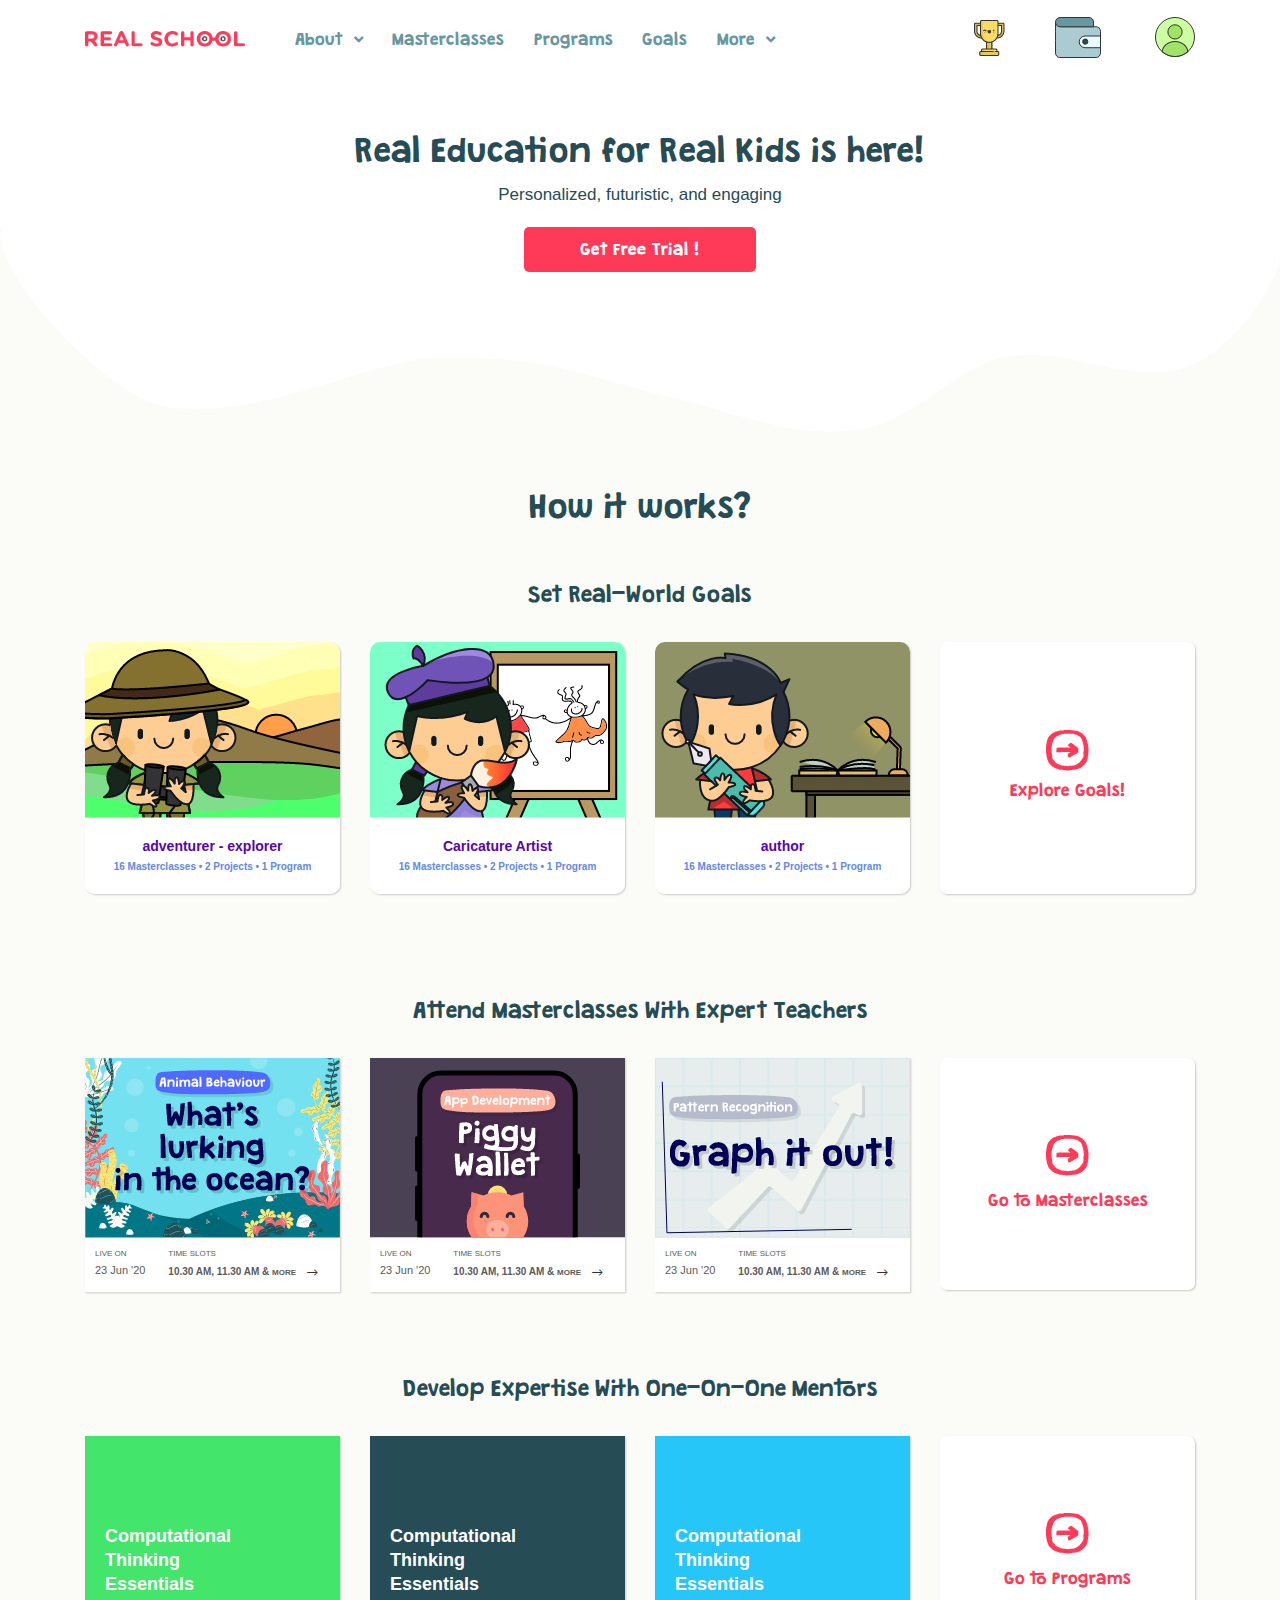
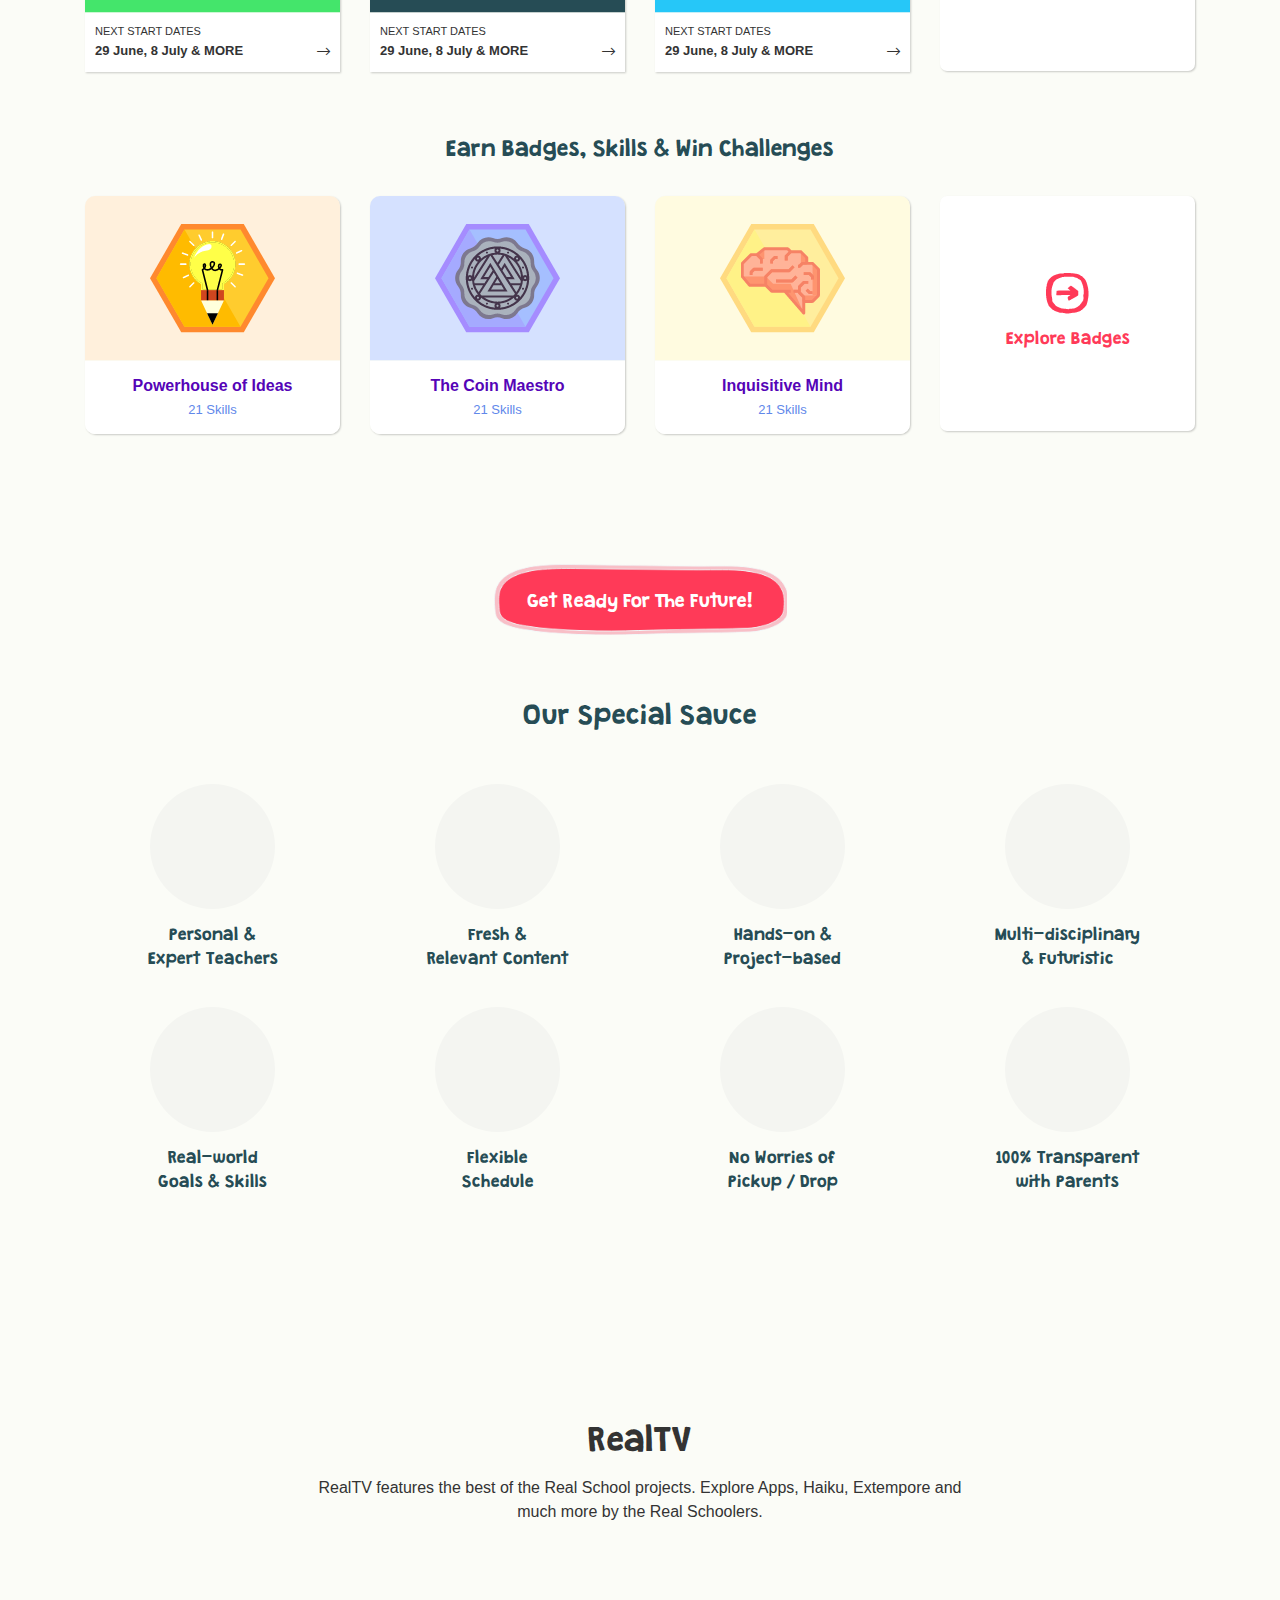
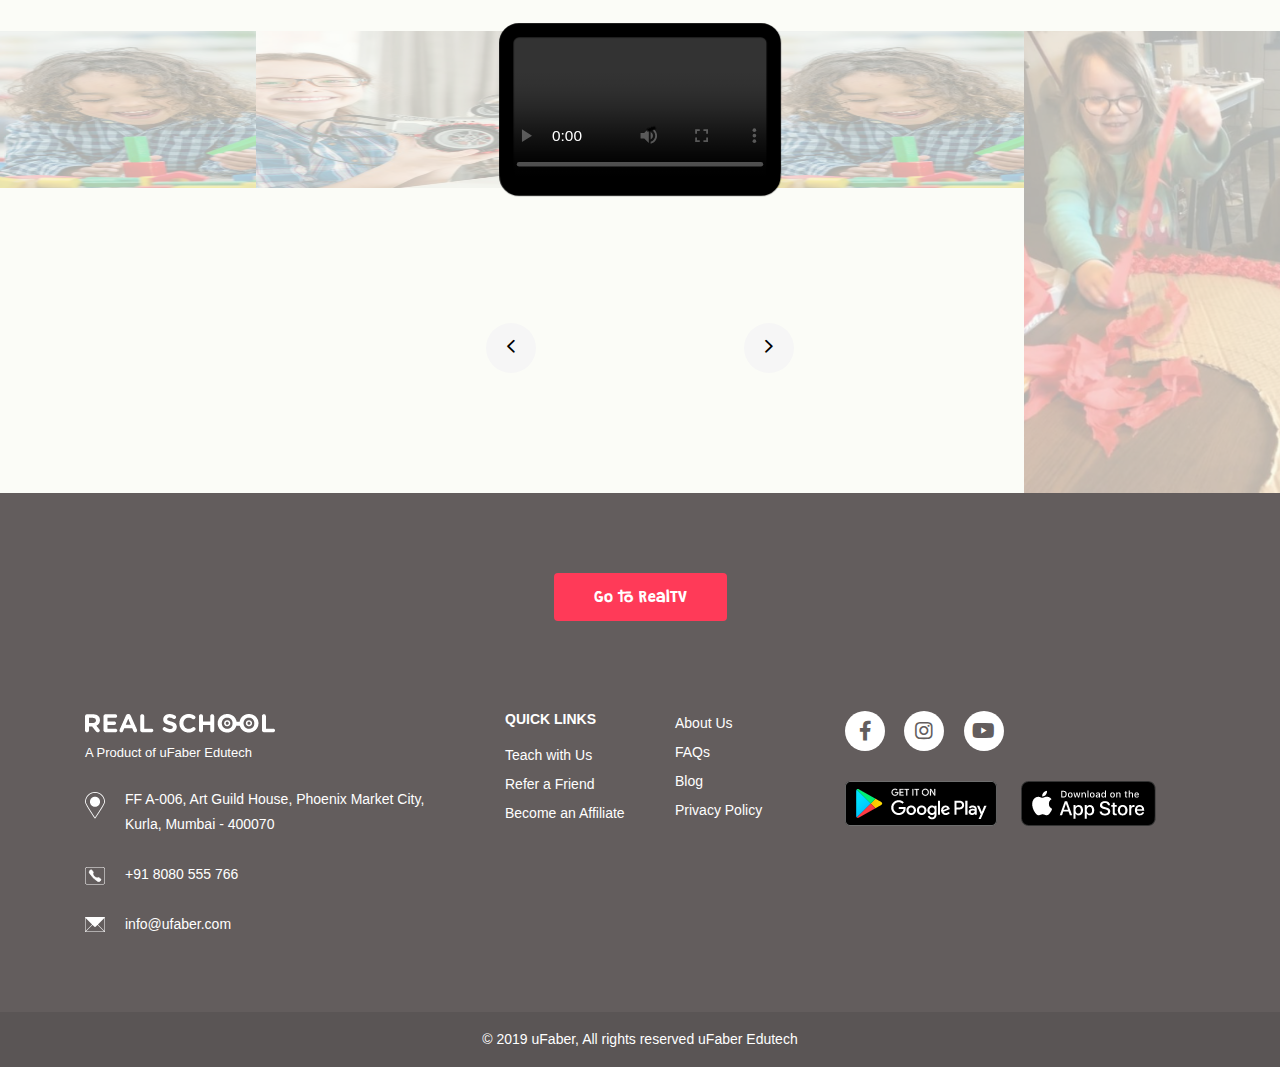
==== commit 1dbb6134: "Menu arrow fix" ====
--- a/index.html
+++ b/index.html
@@ -118,7 +118,7 @@
                                              <h4>Real TV</h4>
                                              <span class="subMegaMenuItem">
                                                 <p>Learn all about the Real Pass, Plan Details, Pricing &amp; Benefits here!</p>
-                                                <img src="asset/img/icons/meg-menu/shape.png" alt="">
+                                                <img src="asset/img/icons/meg-menu/shape-2.png" alt="">
                                              </span>
                                           </a>
                                        </div>
